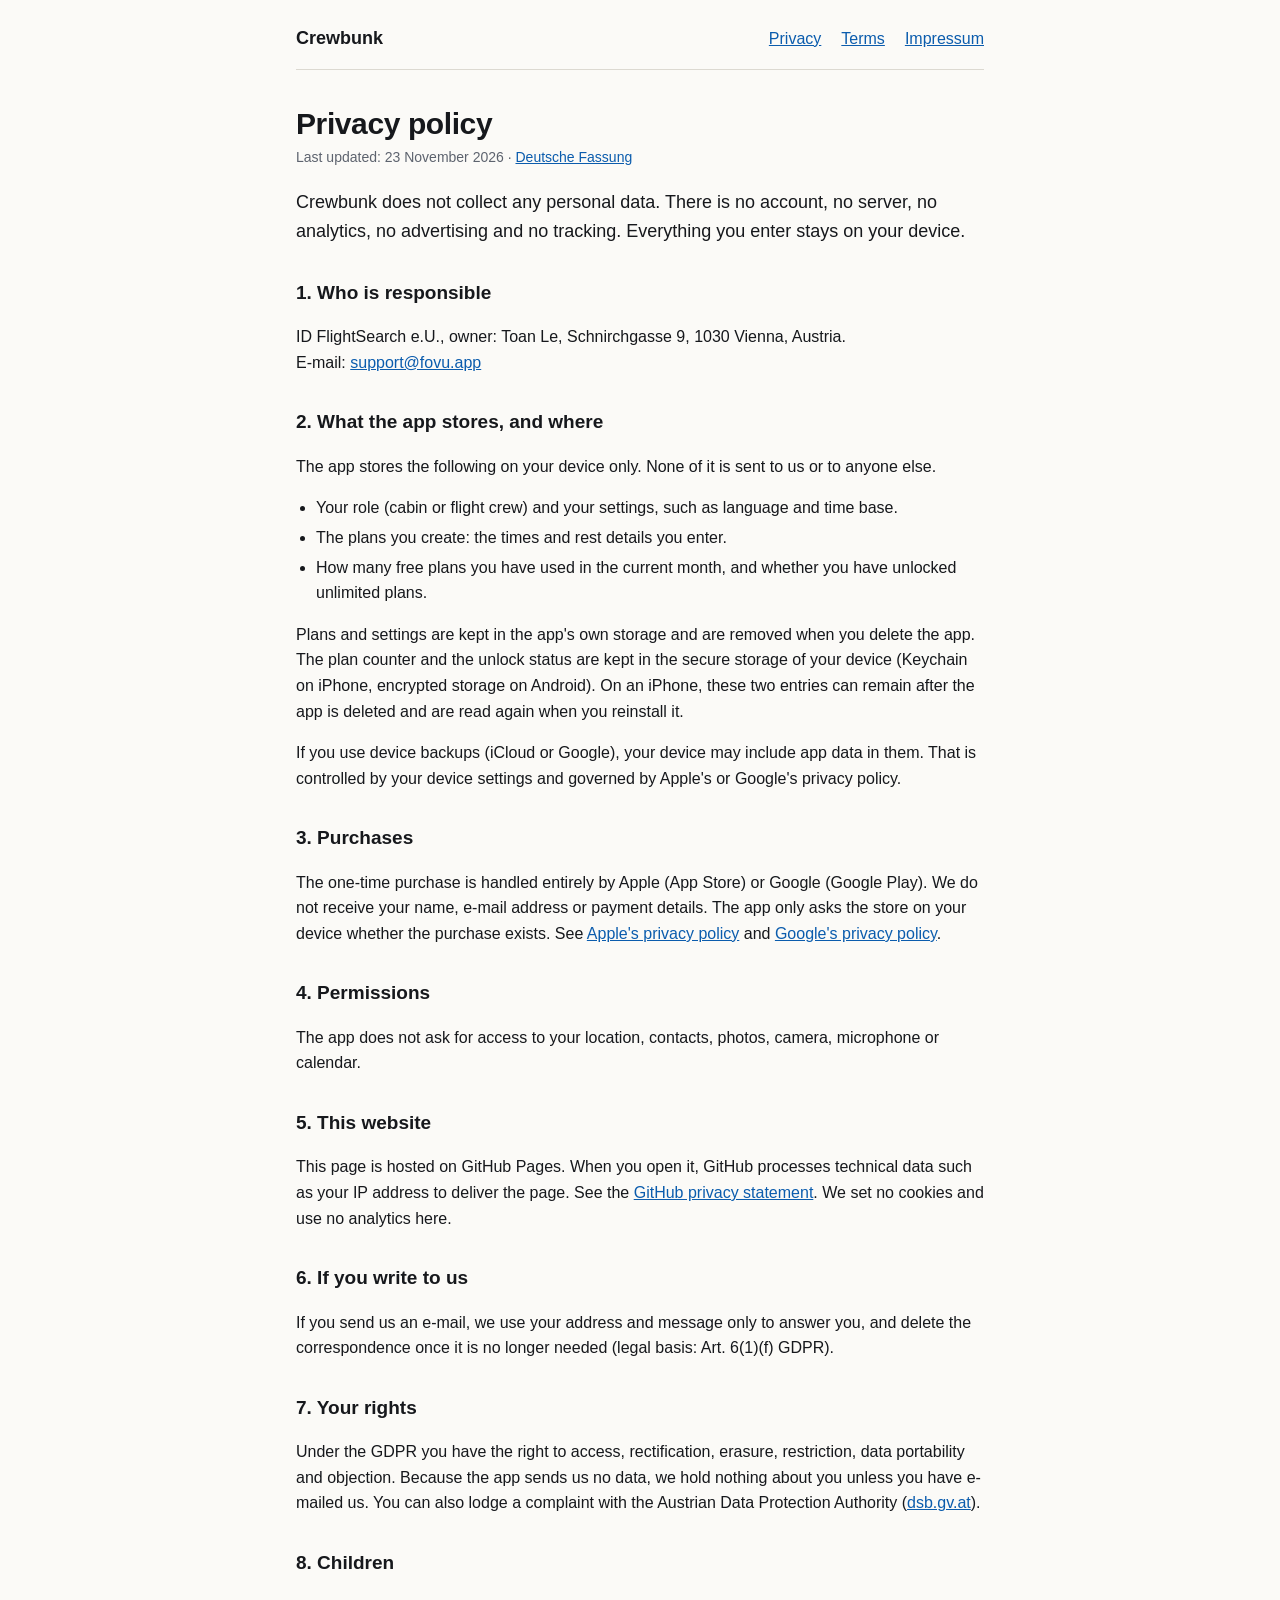
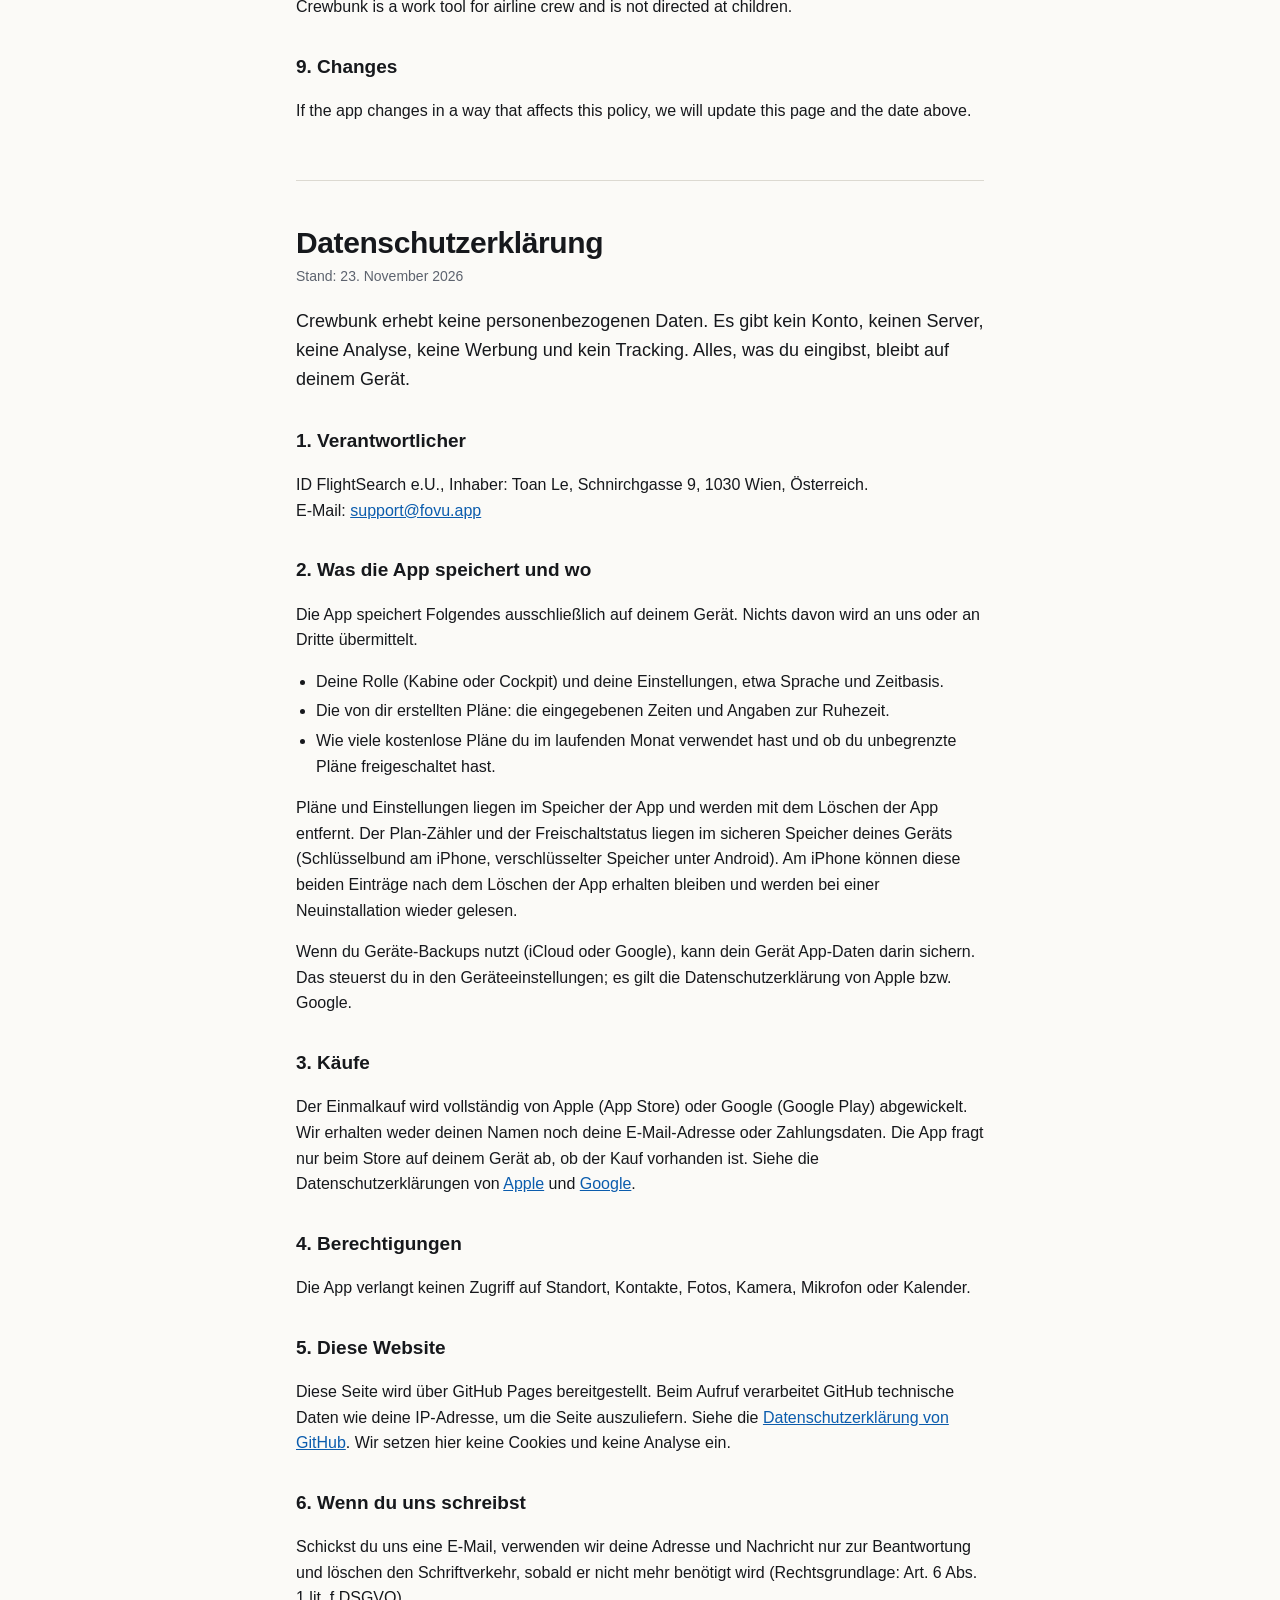
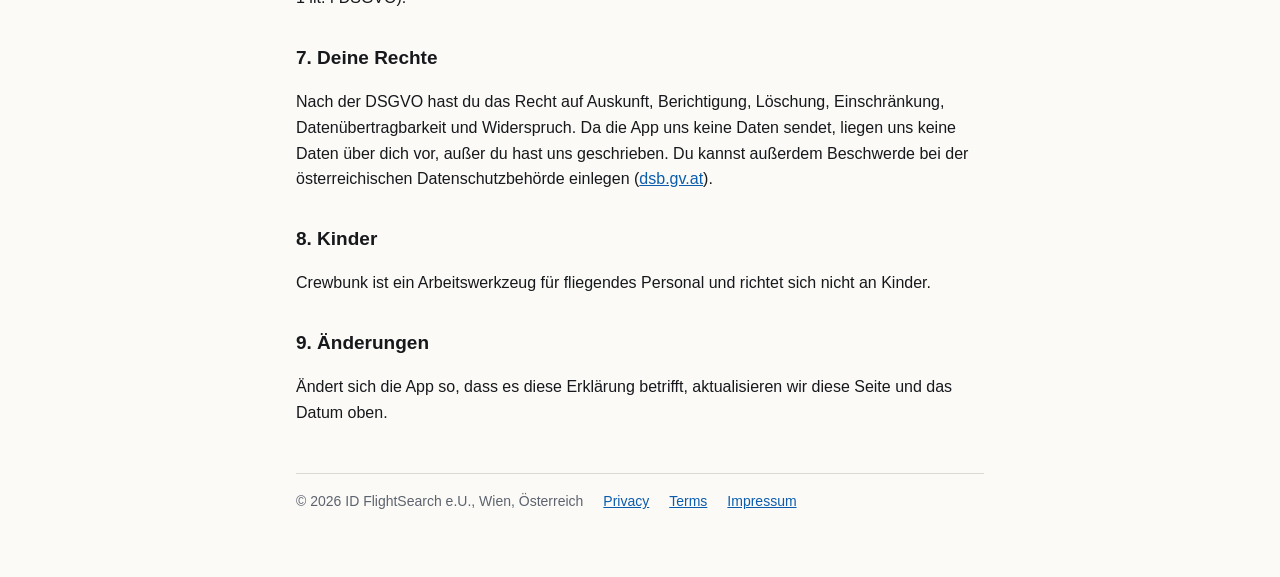
==== crewbunk/privacy.html @ 14dae8ec "Add Crewbunk privacy policy, terms of use and Impressum Co-Authored-By: Claude Fable 5.2 <noreply@an" ====
<!doctype html>
<html lang="en">
<head>
<meta charset="utf-8">
<meta name="viewport" content="width=device-width,initial-scale=1">
<title>Privacy policy · Crewbunk</title>
<link rel="stylesheet" href="style.css">
</head>
<body>
<div class="wrap">
<header><a class="brand" href="./">Crewbunk</a><a href="privacy">Privacy</a><a href="terms">Terms</a><a href="impressum">Impressum</a></header>
<main>
<section lang="en">
<h1>Privacy policy</h1>
<div class="meta">Last updated: 23 November 2026 · <a href="#de">Deutsche Fassung</a></div>

<p class="lead">Crewbunk does not collect any personal data. There is no account, no server, no analytics, no advertising and no tracking. Everything you enter stays on your device.</p>

<h2>1. Who is responsible</h2>
<p>ID FlightSearch e.U., owner: Toan Le, Schnirchgasse 9, 1030 Vienna, Austria.<br>
E-mail: <a href="mailto:support@fovu.app">support@fovu.app</a></p>

<h2>2. What the app stores, and where</h2>
<p>The app stores the following on your device only. None of it is sent to us or to anyone else.</p>
<ul>
  <li>Your role (cabin or flight crew) and your settings, such as language and time base.</li>
  <li>The plans you create: the times and rest details you enter.</li>
  <li>How many free plans you have used in the current month, and whether you have unlocked unlimited plans.</li>
</ul>
<p>Plans and settings are kept in the app's own storage and are removed when you delete the app. The plan counter and the unlock status are kept in the secure storage of your device (Keychain on iPhone, encrypted storage on Android). On an iPhone, these two entries can remain after the app is deleted and are read again when you reinstall it.</p>
<p>If you use device backups (iCloud or Google), your device may include app data in them. That is controlled by your device settings and governed by Apple's or Google's privacy policy.</p>

<h2>3. Purchases</h2>
<p>The one-time purchase is handled entirely by Apple (App Store) or Google (Google Play). We do not receive your name, e-mail address or payment details. The app only asks the store on your device whether the purchase exists. See <a href="https://www.apple.com/legal/privacy/">Apple's privacy policy</a> and <a href="https://policies.google.com/privacy">Google's privacy policy</a>.</p>

<h2>4. Permissions</h2>
<p>The app does not ask for access to your location, contacts, photos, camera, microphone or calendar.</p>

<h2>5. This website</h2>
<p>This page is hosted on GitHub Pages. When you open it, GitHub processes technical data such as your IP address to deliver the page. See the <a href="https://docs.github.com/en/site-policy/privacy-policies/github-general-privacy-statement">GitHub privacy statement</a>. We set no cookies and use no analytics here.</p>

<h2>6. If you write to us</h2>
<p>If you send us an e-mail, we use your address and message only to answer you, and delete the correspondence once it is no longer needed (legal basis: Art. 6(1)(f) GDPR).</p>

<h2>7. Your rights</h2>
<p>Under the GDPR you have the right to access, rectification, erasure, restriction, data portability and objection. Because the app sends us no data, we hold nothing about you unless you have e-mailed us. You can also lodge a complaint with the Austrian Data Protection Authority (<a href="https://www.dsb.gv.at">dsb.gv.at</a>).</p>

<h2>8. Children</h2>
<p>Crewbunk is a work tool for airline crew and is not directed at children.</p>

<h2>9. Changes</h2>
<p>If the app changes in a way that affects this policy, we will update this page and the date above.</p>
</section>

<section lang="de" id="de">
<h1>Datenschutzerklärung</h1>
<div class="meta">Stand: 23. November 2026</div>

<p class="lead">Crewbunk erhebt keine personenbezogenen Daten. Es gibt kein Konto, keinen Server, keine Analyse, keine Werbung und kein Tracking. Alles, was du eingibst, bleibt auf deinem Gerät.</p>

<h2>1. Verantwortlicher</h2>
<p>ID FlightSearch e.U., Inhaber: Toan Le, Schnirchgasse 9, 1030 Wien, Österreich.<br>
E-Mail: <a href="mailto:support@fovu.app">support@fovu.app</a></p>

<h2>2. Was die App speichert und wo</h2>
<p>Die App speichert Folgendes ausschließlich auf deinem Gerät. Nichts davon wird an uns oder an Dritte übermittelt.</p>
<ul>
  <li>Deine Rolle (Kabine oder Cockpit) und deine Einstellungen, etwa Sprache und Zeitbasis.</li>
  <li>Die von dir erstellten Pläne: die eingegebenen Zeiten und Angaben zur Ruhezeit.</li>
  <li>Wie viele kostenlose Pläne du im laufenden Monat verwendet hast und ob du unbegrenzte Pläne freigeschaltet hast.</li>
</ul>
<p>Pläne und Einstellungen liegen im Speicher der App und werden mit dem Löschen der App entfernt. Der Plan-Zähler und der Freischaltstatus liegen im sicheren Speicher deines Geräts (Schlüsselbund am iPhone, verschlüsselter Speicher unter Android). Am iPhone können diese beiden Einträge nach dem Löschen der App erhalten bleiben und werden bei einer Neuinstallation wieder gelesen.</p>
<p>Wenn du Geräte-Backups nutzt (iCloud oder Google), kann dein Gerät App-Daten darin sichern. Das steuerst du in den Geräteeinstellungen; es gilt die Datenschutzerklärung von Apple bzw. Google.</p>

<h2>3. Käufe</h2>
<p>Der Einmalkauf wird vollständig von Apple (App Store) oder Google (Google Play) abgewickelt. Wir erhalten weder deinen Namen noch deine E-Mail-Adresse oder Zahlungsdaten. Die App fragt nur beim Store auf deinem Gerät ab, ob der Kauf vorhanden ist. Siehe die Datenschutzerklärungen von <a href="https://www.apple.com/legal/privacy/">Apple</a> und <a href="https://policies.google.com/privacy">Google</a>.</p>

<h2>4. Berechtigungen</h2>
<p>Die App verlangt keinen Zugriff auf Standort, Kontakte, Fotos, Kamera, Mikrofon oder Kalender.</p>

<h2>5. Diese Website</h2>
<p>Diese Seite wird über GitHub Pages bereitgestellt. Beim Aufruf verarbeitet GitHub technische Daten wie deine IP-Adresse, um die Seite auszuliefern. Siehe die <a href="https://docs.github.com/en/site-policy/privacy-policies/github-general-privacy-statement">Datenschutzerklärung von GitHub</a>. Wir setzen hier keine Cookies und keine Analyse ein.</p>

<h2>6. Wenn du uns schreibst</h2>
<p>Schickst du uns eine E-Mail, verwenden wir deine Adresse und Nachricht nur zur Beantwortung und löschen den Schriftverkehr, sobald er nicht mehr benötigt wird (Rechtsgrundlage: Art. 6 Abs. 1 lit. f DSGVO).</p>

<h2>7. Deine Rechte</h2>
<p>Nach der DSGVO hast du das Recht auf Auskunft, Berichtigung, Löschung, Einschränkung, Datenübertragbarkeit und Widerspruch. Da die App uns keine Daten sendet, liegen uns keine Daten über dich vor, außer du hast uns geschrieben. Du kannst außerdem Beschwerde bei der österreichischen Datenschutzbehörde einlegen (<a href="https://www.dsb.gv.at">dsb.gv.at</a>).</p>

<h2>8. Kinder</h2>
<p>Crewbunk ist ein Arbeitswerkzeug für fliegendes Personal und richtet sich nicht an Kinder.</p>

<h2>9. Änderungen</h2>
<p>Ändert sich die App so, dass es diese Erklärung betrifft, aktualisieren wir diese Seite und das Datum oben.</p>
</section>
</main>
<footer><span>© 2026 ID FlightSearch e.U., Wien, Österreich</span><a href="privacy">Privacy</a><a href="terms">Terms</a><a href="impressum">Impressum</a></footer>
</div>
</body>
</html>
---- crewbunk/style.css ----
:root { --bg:#fbfaf7; --ink:#16181c; --muted:#5d636e; --line:#dcd9d1; --link:#0b5cad; }
@media (prefers-color-scheme: dark) {
  :root { --bg:#0f1114; --ink:#eceae4; --muted:#9aa0aa; --line:#2a2e35; --link:#7db7ff; }
}
* { box-sizing: border-box; }
body { margin:0; background:var(--bg); color:var(--ink);
  font: 16px/1.6 -apple-system, BlinkMacSystemFont, "Segoe UI", Roboto, Helvetica, Arial, sans-serif; }
.wrap { max-width: 720px; margin: 0 auto; padding: 24px 16px 64px; }
header, footer { display:flex; flex-wrap:wrap; gap:8px 20px; align-items:baseline; }
header { padding-bottom:16px; border-bottom:1px solid var(--line); }
footer { margin-top:48px; padding-top:16px; border-top:1px solid var(--line); color:var(--muted); font-size:14px; }
.brand { font-weight:700; font-size:18px; color:var(--ink); text-decoration:none; margin-right:auto; }
a { color:var(--link); }
h1 { font-size:30px; line-height:1.2; margin:36px 0 4px; letter-spacing:-0.4px; }
h2 { font-size:19px; margin:32px 0 6px; }
.meta { color:var(--muted); font-size:14px; margin-bottom:20px; }
.lead { font-size:18px; }
section + section { margin-top:56px; padding-top:8px; border-top:1px solid var(--line); }
ul { padding-left:20px; }
li { margin:4px 0; }
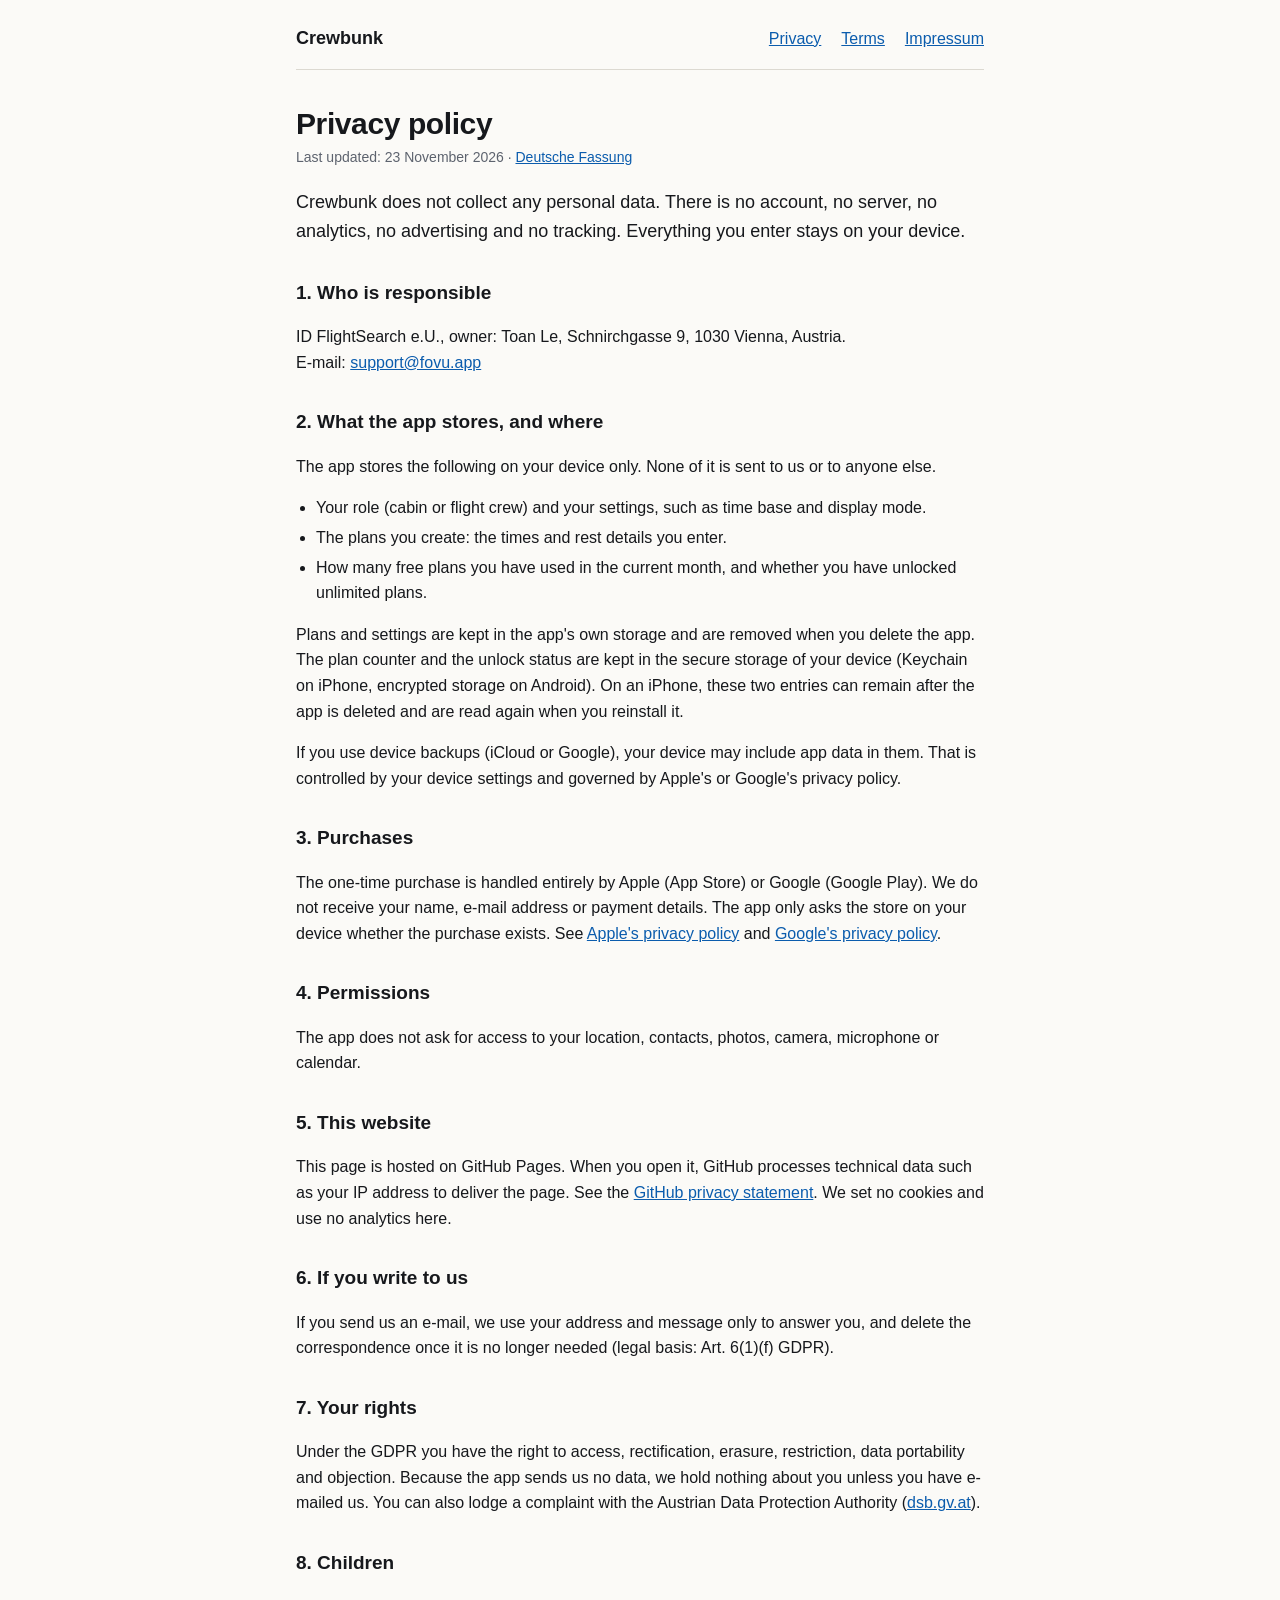
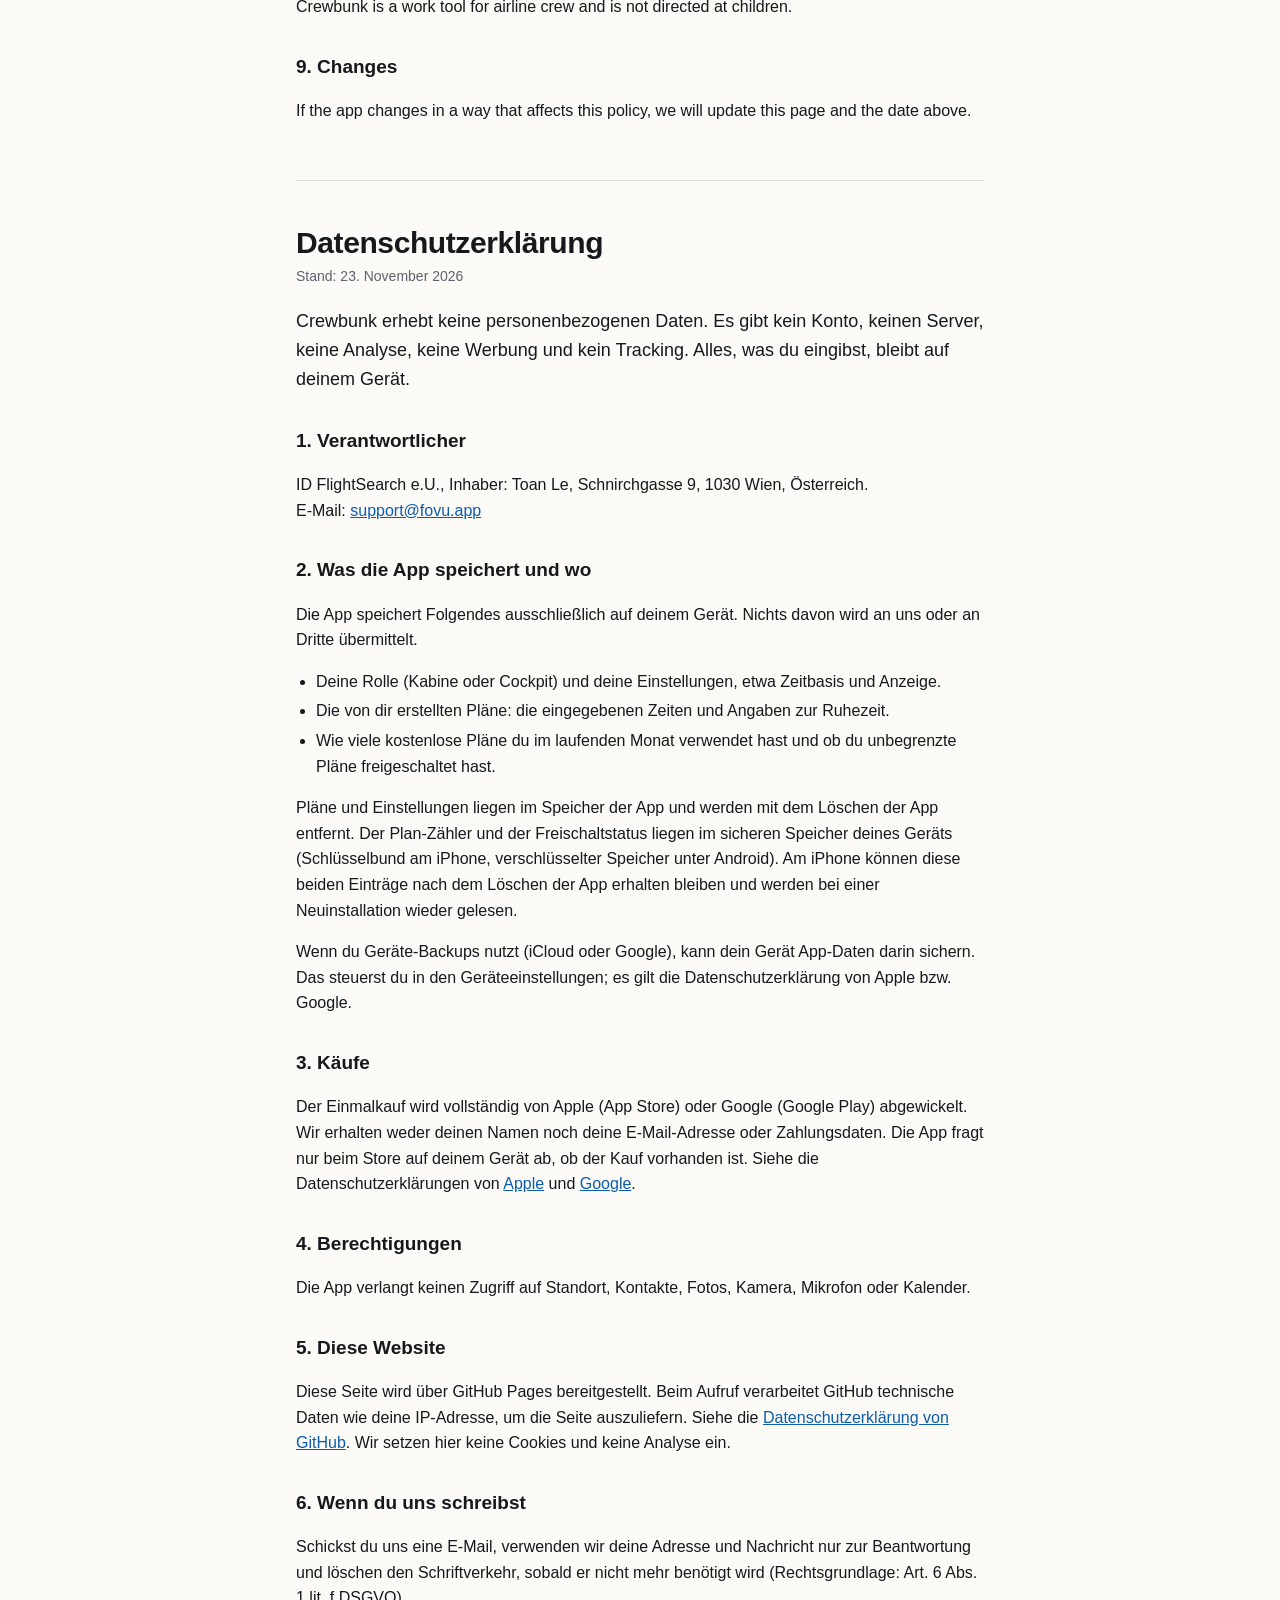
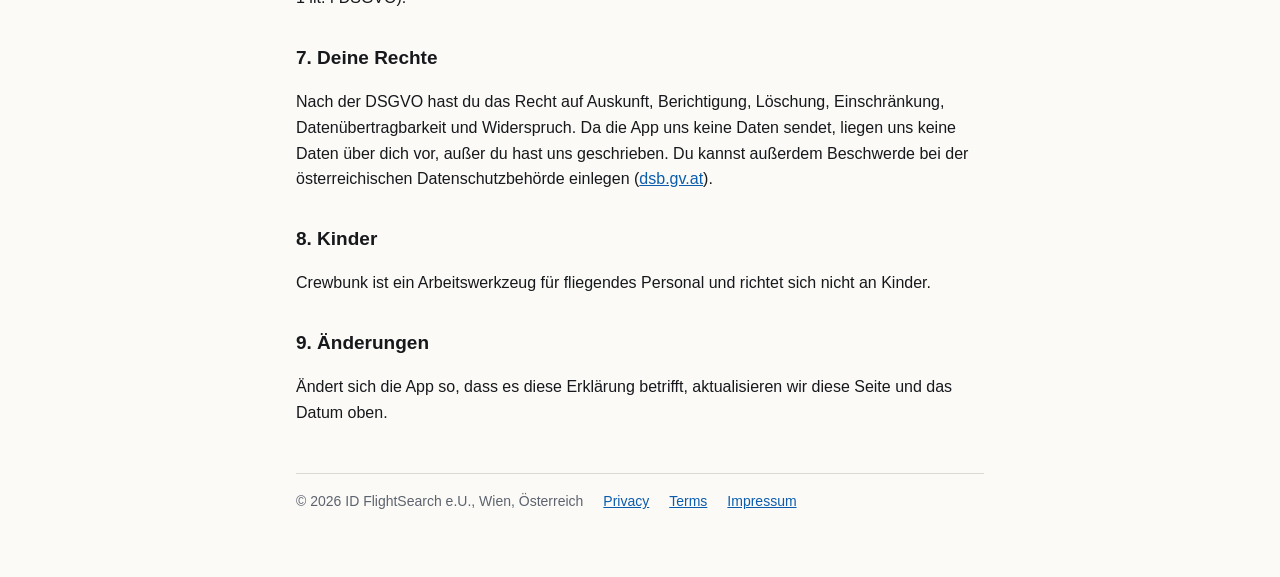
==== commit 608bef9e: "Crewbunk privacy: name the settings the app really has Co-Authored-By: Claude Fable 5.2 <noreply@ant" ====
--- a/crewbunk/privacy.html
+++ b/crewbunk/privacy.html
@@ -23,7 +23,7 @@
 <h2>2. What the app stores, and where</h2>
 <p>The app stores the following on your device only. None of it is sent to us or to anyone else.</p>
 <ul>
-  <li>Your role (cabin or flight crew) and your settings, such as language and time base.</li>
+  <li>Your role (cabin or flight crew) and your settings, such as time base and display mode.</li>
   <li>The plans you create: the times and rest details you enter.</li>
   <li>How many free plans you have used in the current month, and whether you have unlocked unlimited plans.</li>
 </ul>
@@ -65,7 +65,7 @@
 <h2>2. Was die App speichert und wo</h2>
 <p>Die App speichert Folgendes ausschließlich auf deinem Gerät. Nichts davon wird an uns oder an Dritte übermittelt.</p>
 <ul>
-  <li>Deine Rolle (Kabine oder Cockpit) und deine Einstellungen, etwa Sprache und Zeitbasis.</li>
+  <li>Deine Rolle (Kabine oder Cockpit) und deine Einstellungen, etwa Zeitbasis und Anzeige.</li>
   <li>Die von dir erstellten Pläne: die eingegebenen Zeiten und Angaben zur Ruhezeit.</li>
   <li>Wie viele kostenlose Pläne du im laufenden Monat verwendet hast und ob du unbegrenzte Pläne freigeschaltet hast.</li>
 </ul>
